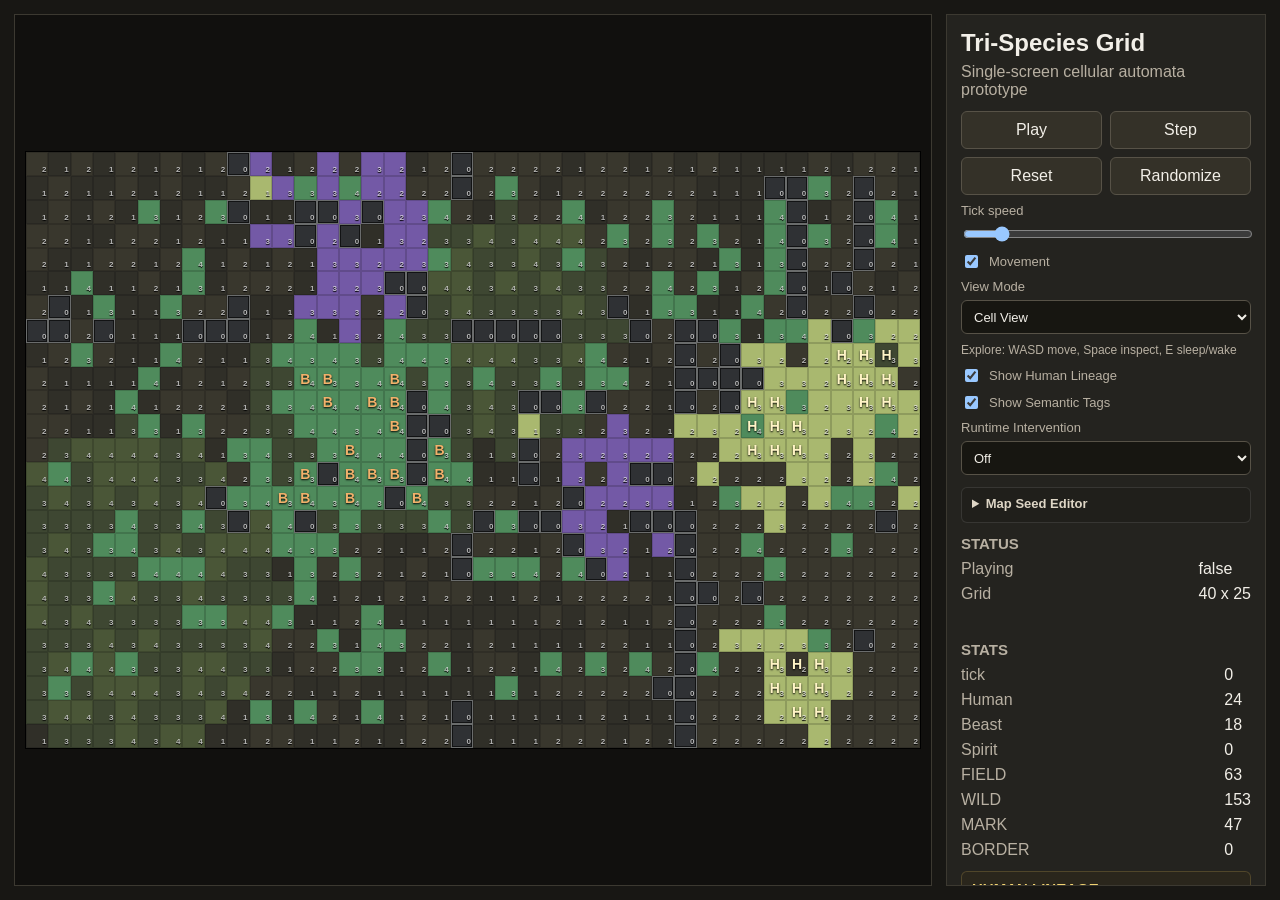
==== index.html @ a542640b "Initial tri-species world sim prototype" ====
<!doctype html>
<html lang="en">
  <head>
    <meta charset="utf-8">
    <meta name="viewport" content="width=device-width, initial-scale=1">
    <title>Tri-Species Cellular World</title>
    <link rel="stylesheet" href="style.css">
  </head>
  <body>
    <main class="app">
      <section class="sim-shell" aria-label="Simulation grid">
        <div id="grid" class="grid"></div>
        <div id="macroOverlay" class="macro-overlay" aria-hidden="true"></div>
        <div id="semanticTagInfoPanel" class="semantic-tag-info-panel" aria-hidden="true"></div>
      </section>

      <aside class="panel" aria-label="Simulation controls and statistics">
        <header>
          <h1>Tri-Species Grid</h1>
          <p>Single-screen cellular automata prototype</p>
        </header>

        <div class="controls">
          <button id="playPause" type="button">Play</button>
          <button id="step" type="button">Step</button>
          <button id="reset" type="button">Reset</button>
          <button id="randomize" type="button">Randomize</button>

          <label class="range-row">
            <span>Tick speed</span>
            <input id="speed" type="range" min="100" max="800" step="20" value="180">
          </label>

          <label class="check-row">
            <input id="movementToggle" type="checkbox" checked>
            <span>Movement</span>
          </label>

          <label class="wide-row">
            <span>View Mode</span>
            <select id="viewMode">
              <option value="cell">Cell View</option>
              <option value="macro">Macro View</option>
              <option value="substrateMacro">Substrate + Macro View</option>
              <option value="explore">Explore View</option>
            </select>
          </label>
          <p class="wide-row explore-help">Explore: WASD move, Space inspect, E sleep/wake</p>

          <label class="check-row wide-row lineage-control">
            <input id="lineageToggle" type="checkbox" checked>
            <span>Show Human Lineage</span>
          </label>

          <label class="check-row wide-row semantic-tags-control">
            <input id="macroOverlayToggle" type="checkbox" checked>
            <span>Show Semantic Tags</span>
          </label>

          <label class="wide-row">
            <span>Runtime Intervention</span>
            <select id="interventionUnit">
              <option value="">Off</option>
              <option value="H">Place Human</option>
              <option value="B">Place Beast</option>
              <option value="S">Place Spirit</option>
            </select>
          </label>
        </div>

        <details class="panel-group map-seed-panel">
          <summary>Map Seed Editor</summary>
          <div class="controls">
            <label class="wide-row">
              <span>Brush</span>
              <select id="mapSeedBrush">
                <option value="">Off</option>
                <option value="H">Human</option>
                <option value="B">Beast</option>
                <option value="S">Spirit</option>
                <option value="mountain">Mountain</option>
                <option value="river">River</option>
                <option value="spring">Spring</option>
                <option value="rot_source">Rot Source</option>
                <option value="great_forest">Great Forest</option>
                <option value="monument">Monument</option>
                <option value="erase">Erase</option>
              </select>
            </label>
            <button id="generateMapSeedPreset" type="button">Generate Random Preset</button>
            <button id="clearMapSeed" type="button">Clear Seed</button>
            <button id="applyMapSeed" type="button">Apply JSON Seed</button>
            <button id="resetFromMapSeed" type="button">Reset From Seed</button>
            <button id="importMapSeed" type="button">Load Current Seed JSON</button>
            <button id="exportMapSeed" type="button">Export Seed JSON</button>
            <label class="wide-row seed-json-row">
              <span>Seed JSON</span>
              <textarea id="mapSeedJson" spellcheck="false"></textarea>
            </label>
          </div>
        </details>

        <section class="performance-status" aria-label="Performance status">
          <h2>Status</h2>
          <dl>
            <dt>Playing</dt><dd id="playingState">false</dd>
            <dt>Grid</dt><dd id="gridSize">40 x 25</dd>
          </dl>
          <p id="statusMessage" class="status-message"></p>
        </section>

        <section class="stats" aria-label="Statistics">
          <h2>Stats</h2>
          <dl id="statsList"></dl>
        </section>

        <section id="lineageStatus" class="lineage-status" aria-label="Human Lineage status">
          <h2>Human Lineage</h2>
          <dl>
            <dt>Lineages</dt><dd id="lineageTotal">0</dd>
            <dt>Active</dt><dd id="lineageActive">0</dd>
            <dt>Collapsed</dt><dd id="lineageCollapsed">0</dd>
            <dt>Descendants</dt><dd id="lineageDescendants">0</dd>
            <dt>Dominant</dt><dd id="lineageDominant">-</dd>
            <dt>Recent Event</dt><dd id="lineageRecentEvent">-</dd>
          </dl>
        </section>

        <section id="polityStatus" class="lineage-status" aria-label="Human Polity status">
          <h2>Human Polity</h2>
          <dl>
            <dt>Polities</dt><dd id="polityTotal">0</dd>
            <dt>Active</dt><dd id="polityActive">0</dd>
            <dt>Pressured</dt><dd id="polityPressured">0</dd>
            <dt>Seatless</dt><dd id="politySeatless">0</dd>
            <dt>Villages</dt><dd id="polityVillages">0</dd>
            <dt>Outposts</dt><dd id="polityOutposts">0</dd>
            <dt>Dominant</dt><dd id="polityDominant">-</dd>
            <dt>Recent Event</dt><dd id="polityRecentEvent">-</dd>
          </dl>
        </section>

        <details class="panel-group">
          <summary>Initial Settings</summary>
          <div class="controls">
            <button id="applyInitialSettings" type="button">Apply Initial Settings</button>

            <label class="wide-row">
              <span>Preset</span>
              <select id="presetSelect">
                <option value="balanced">Balanced Asymmetric Ecology Test</option>
                <option value="noSpirit">No Spirit Control</option>
                <option value="humanExpansion">Human Expansion Test</option>
                <option value="humanMigration">Human Migration Test</option>
                <option value="beastDispersion">Beast Dispersion Test</option>
                <option value="spiritOutbreak">Spirit Outbreak Test</option>
              </select>
            </label>

            <label>
              <span>Initial Humans</span>
              <input id="humanCount" type="number" min="0" max="300" value="24">
            </label>

            <label>
              <span>Initial Beasts</span>
              <input id="beastCount" type="number" min="0" max="300" value="18">
            </label>

            <label>
              <span>Initial Spirits active units</span>
              <input id="spiritCount" type="number" min="0" max="200" value="0">
            </label>

            <label>
              <span>Initial FIELD patches</span>
              <input id="fieldPatchCount" type="number" min="0" max="20" value="3">
            </label>

            <label>
              <span>Initial WILD patches</span>
              <input id="wildPatchCount" type="number" min="0" max="20" value="5">
            </label>

            <label>
              <span>Initial MARK patches latent traces</span>
              <input id="markPatchCount" type="number" min="0" max="20" value="2">
            </label>

            <label>
              <span>Initial BLOCK count</span>
              <input id="blockCount" type="number" min="0" max="120" value="20">
            </label>

            <label>
              <span>Random seed</span>
              <input id="randomSeed" type="number" min="0" max="2147483647" value="">
            </label>

            <p class="initial-note">In V0.6, Spirits can start at 0. MARK traces may still allow Spirits to manifest later.</p>
          </div>
        </details>

        <details class="panel-group">
          <summary>Advanced / Debug</summary>
          <div class="controls">
            <label>
            <span>Overcrowding</span>
            <input id="overcrowding" type="number" min="3" max="8" value="6">
            </label>

            <label>
            <span>Keyframe every</span>
            <input id="keyframeEvery" type="number" min="1" max="500" value="25">
            </label>

            <button id="exportSnapshot" type="button">Export Snapshot JSON</button>
          </div>
        </details>

        <details class="panel-group recording-status" aria-label="Recording status">
          <summary>Recording</summary>
          <div class="controls">
            <button id="startRecording" type="button">Start Recording</button>
            <button id="stopRecording" type="button">Stop Recording</button>
            <button id="exportRecording" type="button">Export Recording JSON</button>
            <button id="clearRecording" type="button">Clear Recording</button>
          </div>
          <dl>
            <dt>Status</dt><dd id="recordingState">OFF</dd>
            <dt>Recorded frames</dt><dd id="recordedFrames">0</dd>
            <dt>Keyframes</dt><dd id="recordedKeyframes">0</dd>
          </dl>
        </details>

        <details class="panel-group recording-status" aria-label="Macro timeline status">
          <summary>Macro Timeline</summary>
          <div class="controls">
            <button id="startMacroTimeline" type="button">Start Macro Timeline</button>
            <button id="stopMacroTimeline" type="button">Stop Macro Timeline</button>
            <button id="exportMacroTimeline" type="button">Export Macro Timeline JSON</button>
            <button id="clearMacroTimeline" type="button">Clear Macro Timeline</button>
          </div>
          <dl>
            <dt>Status</dt><dd id="macroTimelineState">OFF</dd>
            <dt>Frames</dt><dd id="macroTimelineFrames">0</dd>
            <dt>Analysis frames</dt><dd id="macroTimelineAnalysisFrames">0</dd>
          </dl>
        </details>

        <details class="panel-group legend" aria-label="Legend">
          <summary>Legend</summary>
          <h3>Population evolution</h3>
          <div class="legend-grid">
            <span class="swatch population-human-core"></span><span>Human settlement shape core / body / memory</span>
            <span class="swatch population-beast-core"></span><span>Beast wild range core / body / memory</span>
            <span class="swatch population-spirit-core"></span><span>Spirit corrosion core / scar / memory</span>
          </div>
          <h3>Human Lineage</h3>
          <div class="legend-grid">
            <span class="swatch lineage-human-origin"></span><span>origin marker</span>
            <span class="swatch lineage-human-current"></span><span>current dominant lineage centroid</span>
            <span class="swatch lineage-human-path"></span><span>recent centroid path / descendant link</span>
            <span class="swatch lineage-human-memory"></span><span>faded Human settlement memory</span>
          </div>
          <h3>Points of Interest</h3>
          <div class="legend-grid">
            <span class="swatch poi-monument"></span><span>monument: Human/FIELD memory support</span>
            <span class="swatch poi-great-forest"></span><span>great forest: Beast/WILD habitat and origin</span>
            <span class="swatch poi-rot-source"></span><span>rot source: core / inner ring / contested outer ring</span>
            <span class="swatch poi-spring"></span><span>spring: neutral fertility amplifier; Spring center is a blocked source</span>
          </div>
          <h3>Terrain material</h3>
          <div class="legend-grid">
            <span class="swatch terrain-empty"></span><span>. EMPTY low-level ground</span>
            <span class="swatch terrain-field"></span><span>F FIELD muted in Macro View</span>
            <span class="swatch terrain-wild"></span><span>W WILD muted in Macro View</span>
            <span class="swatch terrain-mark"></span><span>M MARK/scar texture</span>
          </div>
          <h3>Geography / Regional substrate</h3>
          <div class="legend-grid">
            <span class="swatch region-basin"></span><span>basin</span>
            <span class="swatch region-refuge"></span><span>refuge</span>
            <span class="swatch region-hollow"></span><span>hollow</span>
            <span class="swatch region-none"></span><span>ordinary; mainly Substrate + Macro View</span>
          </div>
          <h3>Macro aids</h3>
          <div class="legend-grid">
            <span class="swatch terrain-border"></span><span>X BORDER</span>
            <span class="swatch terrain-block"></span><span># BLOCK</span>
            <span class="swatch swatch-frontier"></span><span>frontier</span>
            <span class="swatch swatch-route"></span><span>route aid, not a POI/resource</span>
          </div>
          <h3>Debug icons</h3>
          <div class="legend-grid">
            <span>H+ / H core</span><span>settlement debug marker</span>
            <span>W range</span><span>Beast recovery debug marker</span>
            <span>S wave / S scar</span><span>Spirit debug marker</span>
            <span>route / edge</span><span>migration or frontier debug marker</span>
          </div>
          <div class="unit-legend">
            <strong>H</strong> Human
            <strong>B</strong> Beast
            <strong>S</strong> Spirit
          </div>
        </details>
      </aside>
    </main>

    <script src="sim.js"></script>
  </body>
</html>
---- style.css ----
:root {
  color-scheme: dark;
  --bg: #181714;
  --panel: #24231f;
  --panel-line: #3c3931;
  --text: #f2efe8;
  --muted: #b8b0a2;
  --empty: #34332d;
  --field: #a9b86f;
  --wild: #4f8b5c;
  --mark: #7359a6;
  --border: #c07b42;
  --block: #2f3134;
  --human: #fff4c6;
  --beast: #f1b16b;
  --spirit: #d8c9ff;
}

* {
  box-sizing: border-box;
}

body {
  margin: 0;
  min-height: 100vh;
  background: var(--bg);
  color: var(--text);
  font-family: Arial, Helvetica, sans-serif;
}

button,
input,
select {
  font: inherit;
}

.app {
  display: grid;
  grid-template-columns: minmax(0, 1fr) 320px;
  gap: 14px;
  min-height: 100vh;
  padding: 14px;
}

.sim-shell {
  position: relative;
  position: sticky;
  top: 14px;
  display: flex;
  align-items: center;
  justify-content: center;
  min-width: 0;
  height: calc(100vh - 28px);
  padding: 10px;
  background: #11100e;
  border: 1px solid var(--panel-line);
}

.macro-overlay {
  position: absolute;
  left: 50%;
  top: 50%;
  width: min(calc(100% - 20px), calc((100vh - 56px) * 1.5));
  aspect-ratio: 3 / 2;
  transform: translate(-50%, -50%);
  pointer-events: none;
  z-index: 2;
}

.semantic-tag {
  position: absolute;
  display: grid;
  place-items: center;
  min-width: 26px;
  height: 19px;
  padding: 0 6px;
  border: 1px solid rgba(255, 255, 255, 0.58);
  border-radius: 4px;
  background: rgba(16, 15, 13, 0.76);
  color: #fff7d2;
  font-size: 10px;
  font-weight: 800;
  line-height: 1;
  opacity: 0.88;
  transform: translate(-50%, -50%) scale(0.9);
  box-shadow: 0 2px 6px rgba(0, 0, 0, 0.36);
  text-shadow: 0 1px 1px #000;
  white-space: nowrap;
  pointer-events: auto;
  cursor: pointer;
}

.semantic-tag:focus-visible {
  outline: 2px solid rgba(255, 246, 190, 0.95);
  outline-offset: 2px;
}

.semantic-tag-info-panel {
  position: absolute;
  right: 18px;
  top: 18px;
  z-index: 4;
  display: none;
  width: min(292px, calc(100% - 36px));
  max-height: min(460px, calc(100% - 36px));
  overflow: auto;
  padding: 12px 52px 12px 13px;
  border: 1px solid rgba(244, 232, 198, 0.42);
  border-left: 4px solid rgba(244, 232, 198, 0.72);
  border-radius: 6px;
  background: rgba(18, 17, 15, 0.9);
  color: #f8f0dc;
  font-size: 12px;
  line-height: 1.45;
  white-space: pre-line;
  box-shadow: 0 10px 26px rgba(0, 0, 0, 0.42);
}

.semantic-tag-info-panel.visible {
  display: block;
}

.semantic-tag-info-close {
  position: absolute;
  right: 8px;
  top: 8px;
  min-width: 0;
  padding: 4px 7px;
  border: 1px solid rgba(255, 255, 255, 0.34);
  border-radius: 4px;
  background: rgba(255, 255, 255, 0.1);
  color: #f8f0dc;
  cursor: pointer;
}

.semantic-tag-info-close:hover,
.semantic-tag-info-close:focus-visible {
  background: rgba(255, 255, 255, 0.2);
}

.semantic-tag-info-panel.polity-color-0 {
  border-left-color: rgba(240, 196, 80, 0.95);
}

.semantic-tag-info-panel.polity-color-1 {
  border-left-color: rgba(220, 151, 61, 0.95);
}

.semantic-tag-info-panel.polity-color-2 {
  border-left-color: rgba(74, 188, 172, 0.95);
}

.semantic-tag-info-panel.polity-color-3 {
  border-left-color: rgba(218, 111, 143, 0.95);
}

.semantic-tag-info-panel.polity-color-4 {
  border-left-color: rgba(102, 169, 226, 0.95);
}

.semantic-tag-info-panel.polity-color-5 {
  border-left-color: rgba(147, 197, 74, 0.95);
}

.semantic-tag-info-panel.polity-color-6 {
  border-left-color: rgba(177, 139, 222, 0.95);
}

.semantic-tag-info-panel.polity-color-7 {
  border-left-color: rgba(225, 125, 96, 0.95);
}

.semantic-tag::before {
  content: "";
  position: absolute;
  left: -1px;
  top: -1px;
  bottom: -1px;
  width: 4px;
  border-radius: 4px 0 0 4px;
  background: rgba(255, 255, 255, 0.42);
}

.semantic-tag-human {
  border-color: rgba(255, 221, 87, 0.86);
}

.semantic-tag-lineage {
  border-color: rgba(255, 189, 66, 0.92);
  background: rgba(53, 34, 7, 0.82);
  color: #fff0b2;
}

.semantic-tag-beast {
  border-color: rgba(80, 226, 129, 0.82);
}

.semantic-tag-spirit {
  border-color: rgba(213, 169, 255, 0.86);
}

.semantic-tag-poi {
  border-color: rgba(236, 234, 212, 0.78);
}

.semantic-tag-remnant {
  border-color: rgba(201, 186, 154, 0.78);
  background: rgba(45, 40, 34, 0.82);
  color: #e6d8bd;
}

.semantic-tag-remnant::before {
  background: rgba(201, 186, 154, 0.62);
}

.semantic-tag.polity-color-0 {
  border-color: rgba(240, 196, 80, 0.95);
  box-shadow: inset 4px 0 0 rgba(240, 196, 80, 0.88), 0 2px 6px rgba(0, 0, 0, 0.36);
}

.semantic-tag.polity-color-1 {
  border-color: rgba(220, 151, 61, 0.95);
  box-shadow: inset 4px 0 0 rgba(220, 151, 61, 0.88), 0 2px 6px rgba(0, 0, 0, 0.36);
}

.semantic-tag.polity-color-2 {
  border-color: rgba(74, 188, 172, 0.95);
  box-shadow: inset 4px 0 0 rgba(74, 188, 172, 0.88), 0 2px 6px rgba(0, 0, 0, 0.36);
}

.semantic-tag.polity-color-3 {
  border-color: rgba(218, 111, 143, 0.95);
  box-shadow: inset 4px 0 0 rgba(218, 111, 143, 0.88), 0 2px 6px rgba(0, 0, 0, 0.36);
}

.semantic-tag.polity-color-4 {
  border-color: rgba(102, 169, 226, 0.95);
  box-shadow: inset 4px 0 0 rgba(102, 169, 226, 0.88), 0 2px 6px rgba(0, 0, 0, 0.36);
}

.semantic-tag.polity-color-5 {
  border-color: rgba(147, 197, 74, 0.95);
  box-shadow: inset 4px 0 0 rgba(147, 197, 74, 0.88), 0 2px 6px rgba(0, 0, 0, 0.36);
}

.semantic-tag.polity-color-6 {
  border-color: rgba(177, 139, 222, 0.95);
  box-shadow: inset 4px 0 0 rgba(177, 139, 222, 0.88), 0 2px 6px rgba(0, 0, 0, 0.36);
}

.semantic-tag.polity-color-7 {
  border-color: rgba(225, 125, 96, 0.95);
  box-shadow: inset 4px 0 0 rgba(225, 125, 96, 0.88), 0 2px 6px rgba(0, 0, 0, 0.36);
}

.grid {
  display: grid;
  width: min(100%, calc((100vh - 56px) * 1.5));
  aspect-ratio: 3 / 2;
  border: 1px solid #000;
  background: #000;
}

.grid.explore-view {
  width: min(100%, calc((100vh - 56px) * 1.36));
  aspect-ratio: 15 / 11;
  border-color: rgba(244, 232, 198, 0.42);
  box-shadow: inset 0 0 0 2px rgba(255, 246, 190, 0.08), 0 16px 40px rgba(0, 0, 0, 0.34);
}

.grid.explore-view .cell {
  transition: background-color 140ms ease, transform 140ms ease, box-shadow 140ms ease;
}

.cell.player-observer {
  position: relative;
  z-index: 3;
  color: #11100e;
  background: #f8f0dc;
  box-shadow: inset 0 0 0 2px #11100e, 0 0 0 2px rgba(255, 246, 190, 0.95), 0 0 14px rgba(255, 246, 190, 0.5);
  font-weight: 900;
}

.explore-player-marker {
  position: absolute;
  z-index: 5;
  display: grid;
  place-items: center;
  width: 22px;
  height: 22px;
  border: 2px solid #11100e;
  border-radius: 50%;
  background: #f8f0dc;
  color: #11100e;
  font-size: 11px;
  font-weight: 900;
  line-height: 1;
  transform: translate(-50%, -50%);
  pointer-events: none;
  box-shadow: 0 0 0 2px rgba(255, 246, 190, 0.9), 0 0 16px rgba(255, 246, 190, 0.5);
  transition: left 90ms linear, top 90ms linear;
}

.cell.poi-center {
  box-shadow: inset 0 0 0 2px rgba(255, 255, 255, 0.48);
}

.cell.map-river {
  background-image:
    linear-gradient(135deg, rgba(184, 238, 255, 0.72), rgba(52, 142, 188, 0.78)),
    linear-gradient(var(--population-overlay, transparent), var(--population-overlay, transparent)),
    linear-gradient(var(--eco-overlay, transparent), var(--eco-overlay, transparent));
  border-color: rgba(202, 244, 255, 0.48);
  box-shadow: inset 0 0 0 1px rgba(232, 252, 255, 0.38), inset 0 0 10px rgba(18, 91, 130, 0.42);
}

.grid.macro-view .cell.map-river,
.grid.explore-view .cell.map-river {
  background-image:
    repeating-linear-gradient(135deg, rgba(226, 252, 255, 0.70) 0 2px, rgba(72, 158, 202, 0.78) 2px 5px),
    linear-gradient(var(--population-overlay, transparent), var(--population-overlay, transparent)),
    linear-gradient(var(--eco-overlay, transparent), var(--eco-overlay, transparent)),
    linear-gradient(var(--terrain-material, transparent), var(--terrain-material, transparent));
  outline: 1px solid rgba(212, 248, 255, 0.44);
  outline-offset: -2px;
}

.explore-help {
  margin: 0;
  color: var(--muted);
  font-size: 12px;
  line-height: 1.35;
}

.grid.macro-view {
  background: #ded8c9;
}

.grid.substrate-view {
  background: #cec5b2;
}

.cell {
  position: relative;
  display: flex;
  align-items: center;
  justify-content: center;
  min-width: 0;
  min-height: 0;
  border: 1px solid rgba(0, 0, 0, 0.16);
  color: transparent;
  font-size: clamp(8px, 1.15vw, 14px);
  font-weight: 800;
  line-height: 1;
}

.cell::after {
  content: attr(data-fertility);
  position: absolute;
  right: 1px;
  bottom: 1px;
  color: rgba(255, 255, 255, 0.68);
  font-size: 8px;
  font-weight: 700;
  line-height: 1;
  text-shadow: 0 1px 1px #000;
  pointer-events: none;
}

.grid.macro-view .cell,
.grid.substrate-view .cell {
  --region-base: #262620;
  --terrain-material: rgba(255, 255, 255, 0);
  --fertility-tint: rgba(255, 255, 255, 0);
  --eco-overlay: rgba(255, 255, 255, 0);
  --memory-overlay: rgba(255, 255, 255, 0);
  --population-overlay: rgba(255, 255, 255, 0);
  opacity: 1;
  filter: none;
  border-color: rgba(0, 0, 0, 0.10);
  color: transparent;
  background:
    linear-gradient(var(--population-overlay), var(--population-overlay)),
    linear-gradient(var(--memory-overlay), var(--memory-overlay)),
    linear-gradient(var(--eco-overlay), var(--eco-overlay)),
    linear-gradient(var(--terrain-material), var(--terrain-material)),
    linear-gradient(var(--fertility-tint), var(--fertility-tint)),
    var(--region-base);
}

.grid.macro-view .cell::after {
  display: none;
}

.grid.macro-view .region-none {
  --region-base: #e4dfd3;
}

.grid.macro-view .region-basin {
  --region-base: #ebe0c7;
}

.grid.macro-view .region-refuge {
  --region-base: #dce8dd;
}

.grid.macro-view .region-hollow {
  --region-base: #e3ddea;
}

.grid.macro-view .terrain-empty {
  --terrain-material: rgba(255, 255, 255, 0);
}

.grid.macro-view .terrain-field {
  --terrain-material: rgba(178, 166, 52, 0.24);
}

.grid.macro-view .terrain-wild {
  --terrain-material: rgba(45, 149, 76, 0.24);
}

.grid.macro-view .terrain-mark {
  --terrain-material: rgba(112, 55, 185, 0.36);
  background-color: var(--region-base);
  background-image:
    radial-gradient(circle at 28% 30%, rgba(34, 14, 62, 0.18) 0 9%, transparent 10%),
    radial-gradient(circle at 72% 68%, rgba(245, 220, 255, 0.10) 0 7%, transparent 8%),
    repeating-linear-gradient(135deg, transparent 0 5px, rgba(30, 12, 54, 0.10) 5px 6px, transparent 6px 11px),
    linear-gradient(var(--population-overlay), var(--population-overlay)),
    linear-gradient(var(--eco-overlay), var(--eco-overlay)),
    linear-gradient(var(--terrain-material), var(--terrain-material));
}

.grid.macro-view .terrain-border {
  --terrain-material: rgba(198, 112, 44, 0.94);
}

.grid.substrate-view .terrain-empty {
  --terrain-material: rgba(255, 255, 255, 0);
}

.grid.substrate-view .terrain-field {
  --terrain-material: rgba(178, 166, 52, 0.62);
}

.grid.substrate-view .terrain-wild {
  --terrain-material: rgba(45, 149, 76, 0.62);
}

.grid.substrate-view .terrain-mark {
  --terrain-material: rgba(112, 55, 185, 0.78);
  background-image:
    radial-gradient(circle at 28% 30%, rgba(36, 16, 66, 0.30) 0 8%, transparent 9%),
    repeating-linear-gradient(135deg, transparent 0 5px, rgba(30, 12, 54, 0.16) 5px 6px, transparent 6px 11px),
    linear-gradient(var(--population-overlay), var(--population-overlay)),
    linear-gradient(var(--memory-overlay), var(--memory-overlay)),
    linear-gradient(var(--eco-overlay), var(--eco-overlay)),
    linear-gradient(var(--terrain-material), var(--terrain-material)),
    linear-gradient(var(--fertility-tint), var(--fertility-tint)),
    linear-gradient(var(--region-base), var(--region-base));
}

.grid.substrate-view .terrain-border {
  --terrain-material: rgba(198, 112, 44, 0.76);
}

.grid.macro-view .terrain-empty.fertility-0,
.grid.substrate-view .terrain-empty.fertility-0 {
  --fertility-tint: rgba(125, 112, 94, 0.18);
}

.grid.macro-view .terrain-empty.fertility-1,
.grid.substrate-view .terrain-empty.fertility-1 {
  --fertility-tint: rgba(146, 132, 105, 0.14);
}

.grid.macro-view .terrain-empty.fertility-2,
.grid.substrate-view .terrain-empty.fertility-2 {
  --fertility-tint: rgba(168, 151, 98, 0.12);
}

.grid.macro-view .terrain-empty.fertility-3,
.grid.substrate-view .terrain-empty.fertility-3 {
  --fertility-tint: rgba(137, 170, 100, 0.14);
}

.grid.macro-view .terrain-empty.fertility-4,
.grid.substrate-view .terrain-empty.fertility-4 {
  --fertility-tint: rgba(143, 190, 102, 0.18);
}

.grid.macro-view .macro-cell-settlement,
.grid.macro-view .macro-cell-abandoned,
.grid.macro-view .macro-cell-wild,
.grid.macro-view .macro-cell-scar,
.grid.macro-view .macro-cell-frontier,
.grid.macro-view .macro-cell-route {
  opacity: 1;
  filter: none;
  box-shadow: inset 0 -1px 0 rgba(116, 96, 44, 0.32);
}

.grid.macro-view .macro-cell-settlement {
  --eco-overlay: rgba(255, 232, 72, 0.025);
  box-shadow: inset 0 0 0 1px rgba(91, 73, 12, 0.24);
}

.grid.macro-view .macro-cell-abandoned {
  --eco-overlay: rgba(126, 112, 92, 0.025);
  box-shadow: inset 0 0 0 1px rgba(82, 70, 53, 0.22);
}

.grid.macro-view .macro-cell-wild {
  --eco-overlay: rgba(48, 208, 104, 0.025);
  box-shadow: inset 0 0 0 1px rgba(14, 76, 39, 0.24);
}

.grid.macro-view .macro-cell-scar {
  --eco-overlay: rgba(154, 92, 225, 0.025);
  background-color: var(--region-base);
  background-image:
    radial-gradient(circle at 32% 32%, rgba(25, 8, 50, 0.20) 0 8%, transparent 9%),
    repeating-linear-gradient(135deg, transparent 0 5px, rgba(27, 9, 53, 0.12) 5px 6px, transparent 6px 11px),
    linear-gradient(var(--population-overlay), var(--population-overlay)),
    linear-gradient(var(--eco-overlay), var(--eco-overlay)),
    linear-gradient(var(--terrain-material), var(--terrain-material));
  box-shadow: inset 0 0 0 1px rgba(47, 18, 92, 0.38);
}

.grid.macro-view .macro-cell-settlement.macro-soft-edge {
  --eco-overlay: rgba(255, 232, 72, 0.02);
}

.grid.macro-view .macro-cell-abandoned.macro-soft-edge {
  --eco-overlay: rgba(126, 112, 92, 0.02);
}

.grid.macro-view .macro-cell-wild.macro-soft-edge {
  --eco-overlay: rgba(48, 208, 104, 0.02);
}

.grid.macro-view .macro-cell-scar.macro-soft-edge {
  --eco-overlay: rgba(154, 92, 225, 0.015);
}

.grid.macro-view .macro-fringe-settlement {
  --eco-overlay: rgba(255, 232, 72, 0.03);
}

.grid.macro-view .macro-fringe-abandoned {
  --eco-overlay: rgba(126, 112, 92, 0.03);
}

.grid.macro-view .macro-fringe-wild {
  --eco-overlay: rgba(48, 208, 104, 0.03);
}

.grid.macro-view .macro-fringe-scar {
  --eco-overlay: rgba(154, 92, 225, 0);
}

.grid.macro-view .macro-cell-frontier {
  outline: 1px solid rgba(255, 173, 91, 0.9);
  outline-offset: -1px;
}

.grid.macro-view .macro-cell-route {
  background-image:
    linear-gradient(90deg, transparent 0 25%, rgba(116, 96, 44, 0.56) 25% 75%, transparent 75% 100%);
  background-size: 100% 100%;
  box-shadow: inset 0 -1px 0 rgba(116, 96, 44, 0.32);
}

.grid.macro-view .poi-influence {
  box-shadow: inset 0 0 0 1px rgba(255, 255, 255, 0.18);
}

.grid.macro-view .poi-monument.poi-influence {
  background-image:
    radial-gradient(circle at center, rgba(255, 239, 150, 0.20) 0 42%, transparent 48%),
    linear-gradient(var(--population-overlay), var(--population-overlay)),
    linear-gradient(var(--eco-overlay), var(--eco-overlay)),
    linear-gradient(var(--terrain-material), var(--terrain-material));
}

.grid.macro-view .poi-rot-source.poi-influence {
  background-image:
    radial-gradient(circle at center, rgba(44, 13, 78, 0.32) 0 40%, transparent 48%),
    repeating-linear-gradient(135deg, transparent 0 5px, rgba(38, 13, 70, 0.18) 5px 6px, transparent 6px 11px),
    linear-gradient(var(--population-overlay), var(--population-overlay)),
    linear-gradient(var(--eco-overlay), var(--eco-overlay)),
    linear-gradient(var(--terrain-material), var(--terrain-material));
}

.grid.macro-view .poi-spring.poi-influence {
  background-image:
    radial-gradient(circle at center, rgba(92, 211, 232, 0.17) 0 42%, transparent 48%),
    linear-gradient(var(--population-overlay), var(--population-overlay)),
    linear-gradient(var(--eco-overlay), var(--eco-overlay)),
    linear-gradient(var(--terrain-material), var(--terrain-material));
}

.grid.macro-view .poi-great-forest.poi-influence {
  background-image:
    repeating-linear-gradient(90deg, transparent 0 5px, rgba(12, 64, 37, 0.14) 5px 6px, transparent 6px 11px),
    linear-gradient(rgba(22, 104, 58, 0.12), rgba(22, 104, 58, 0.12)),
    linear-gradient(var(--population-overlay), var(--population-overlay)),
    linear-gradient(var(--eco-overlay), var(--eco-overlay)),
    linear-gradient(var(--terrain-material), var(--terrain-material));
}

.grid.macro-view .poi-great-forest-core {
  box-shadow: inset 0 0 0 2px rgba(18, 78, 45, 0.86), inset 0 0 0 5px rgba(102, 194, 115, 0.28);
}

.grid.macro-view .poi-rot-core {
  background-image:
    radial-gradient(circle at center, rgba(19, 4, 35, 0.95) 0 30%, rgba(92, 31, 124, 0.72) 32% 58%, transparent 64%),
    repeating-linear-gradient(135deg, transparent 0 4px, rgba(236, 204, 255, 0.20) 4px 5px, transparent 5px 9px),
    linear-gradient(var(--population-overlay), var(--population-overlay)),
    linear-gradient(var(--eco-overlay), var(--eco-overlay)),
    linear-gradient(var(--terrain-material), var(--terrain-material));
  box-shadow: inset 0 0 0 3px rgba(28, 6, 48, 0.96), inset 0 0 0 5px rgba(222, 181, 255, 0.42);
}

.grid.macro-view .poi-rot-inner {
  box-shadow: inset 0 0 0 2px rgba(49, 8, 83, 0.94), inset 0 0 0 4px rgba(210, 159, 255, 0.34);
}

.grid.macro-view .poi-rot-outer {
  outline: 1px solid rgba(82, 38, 105, 0.42);
  outline-offset: -2px;
}

.grid.macro-view .poi-contested-human {
  box-shadow: inset 0 0 0 1px rgba(255, 226, 75, 0.62);
}

.grid.macro-view .poi-contested-beast {
  outline: 1px solid rgba(87, 214, 113, 0.54);
  outline-offset: -4px;
}

.grid.macro-view .poi-contested-spirit {
  filter: saturate(1.14) contrast(1.08);
}

.grid.macro-view .poi-rot-core.poi-contested-human,
.grid.macro-view .poi-rot-core.poi-contested-beast,
.grid.macro-view .poi-rot-core.poi-contested-spirit {
  box-shadow: inset 0 0 0 3px rgba(28, 6, 48, 0.96), inset 0 0 0 5px rgba(222, 181, 255, 0.42);
  outline: 2px solid rgba(28, 6, 48, 0.88);
  outline-offset: -2px;
}

.grid.macro-view .poi-rot-hardened {
  background-image:
    repeating-linear-gradient(135deg, rgba(36, 5, 55, 0.28) 0 3px, transparent 3px 8px),
    linear-gradient(rgba(82, 18, 116, 0.30), rgba(82, 18, 116, 0.30)),
    linear-gradient(var(--population-overlay), var(--population-overlay)),
    linear-gradient(var(--eco-overlay), var(--eco-overlay)),
    linear-gradient(var(--terrain-material), var(--terrain-material));
  box-shadow: inset 0 0 0 2px rgba(42, 6, 72, 0.96), inset 0 0 0 5px rgba(216, 171, 255, 0.34);
}

.grid.macro-view .poi-rot-core.poi-rot-hardened {
  box-shadow: inset 0 0 0 3px rgba(24, 4, 42, 0.98), inset 0 0 0 5px rgba(232, 188, 255, 0.46);
}

.grid.macro-view .poi-center {
  outline: 2px solid rgba(255, 255, 255, 0.86);
  outline-offset: -3px;
}

.grid.macro-view .poi-center.poi-monument {
  box-shadow: inset 0 0 0 3px rgba(255, 224, 94, 0.82), inset 0 0 0 5px rgba(97, 71, 16, 0.48);
}

.grid.macro-view .poi-center.poi-rot-source {
  box-shadow: inset 0 0 0 3px rgba(56, 20, 97, 0.92), inset 0 0 0 5px rgba(219, 176, 255, 0.34);
}

.grid.macro-view .poi-center.poi-spring {
  background-image:
    radial-gradient(circle at center, rgba(189, 255, 255, 0.96) 0 22%, rgba(59, 194, 230, 0.88) 24% 52%, rgba(18, 84, 118, 0.68) 55% 72%, transparent 76%),
    linear-gradient(var(--population-overlay), var(--population-overlay)),
    linear-gradient(var(--eco-overlay), var(--eco-overlay)),
    linear-gradient(var(--terrain-material), var(--terrain-material));
  box-shadow: inset 0 0 0 3px rgba(28, 151, 199, 0.94), inset 0 0 0 5px rgba(9, 60, 88, 0.62);
}

.grid.macro-view .poi-center.poi-great-forest {
  box-shadow: inset 0 0 0 3px rgba(19, 88, 49, 0.94), inset 0 0 0 5px rgba(127, 210, 116, 0.46);
}

.grid.macro-view .memory-human-faint {
  --memory-overlay: rgba(214, 177, 54, 0.10);
}

.grid.macro-view .memory-human-strong {
  --memory-overlay: rgba(214, 177, 54, 0.18);
  box-shadow: inset 0 0 0 1px rgba(181, 142, 32, 0.18);
}

.grid.macro-view .memory-beast-faint {
  --memory-overlay: rgba(36, 142, 75, 0.10);
}

.grid.macro-view .memory-beast-strong {
  --memory-overlay: rgba(36, 142, 75, 0.18);
  box-shadow: inset 0 0 0 1px rgba(26, 102, 56, 0.18);
}

.grid.macro-view .memory-rot-faint {
  --memory-overlay: rgba(116, 60, 161, 0.12);
}

.grid.macro-view .memory-rot-strong {
  --memory-overlay: rgba(116, 60, 161, 0.22);
  box-shadow: inset 0 0 0 1px rgba(83, 34, 122, 0.22);
}

.grid.macro-view .memory-fertile-faint {
  --memory-overlay: rgba(76, 164, 180, 0.08);
}

.grid.macro-view .memory-fertile-strong {
  --memory-overlay: rgba(76, 164, 180, 0.15);
}

.grid.macro-view .memory-conflict-faint {
  --memory-overlay: rgba(178, 92, 56, 0.08);
  outline: 1px dashed rgba(178, 92, 56, 0.24);
  outline-offset: -3px;
}

.grid.macro-view .memory-conflict-strong {
  --memory-overlay: rgba(178, 92, 56, 0.14);
  outline: 1px dashed rgba(178, 92, 56, 0.42);
  outline-offset: -3px;
}

.grid.macro-view .population-human-core {
  --population-overlay: rgba(255, 231, 82, 0.78);
  box-shadow: inset 0 0 0 1px rgba(122, 98, 15, 0.58), inset 0 -2px 0 rgba(255, 246, 151, 0.50);
}

.grid.macro-view .population-human-body {
  --population-overlay: rgba(255, 231, 82, 0.54);
}

.grid.macro-view .population-human-edge {
  --population-overlay: rgba(255, 231, 82, 0.32);
}

.grid.macro-view .population-human-memory {
  --population-overlay: rgba(255, 231, 82, 0.16);
}

.grid.macro-view .population-beast-core {
  --population-overlay: rgba(35, 210, 105, 0.76);
  box-shadow: inset 0 0 0 1px rgba(8, 92, 43, 0.58), inset 0 -2px 0 rgba(138, 247, 162, 0.46);
}

.grid.macro-view .population-beast-body {
  --population-overlay: rgba(35, 210, 105, 0.52);
}

.grid.macro-view .population-beast-edge {
  --population-overlay: rgba(35, 210, 105, 0.30);
}

.grid.macro-view .population-beast-memory {
  --population-overlay: rgba(35, 210, 105, 0.15);
}

.grid.macro-view .population-spirit-core {
  --population-overlay: rgba(151, 75, 232, 0.82);
  box-shadow: inset 0 0 0 1px rgba(54, 18, 102, 0.82), inset 0 0 0 2px rgba(232, 204, 255, 0.22);
}

.grid.macro-view .population-spirit-body {
  --population-overlay: rgba(151, 75, 232, 0.58);
}

.grid.macro-view .population-spirit-edge {
  --population-overlay: rgba(151, 75, 232, 0.36);
}

.grid.macro-view .population-spirit-memory {
  --population-overlay: rgba(151, 75, 232, 0.20);
}

.grid.macro-view .lineage-human-memory {
  --memory-overlay: rgba(222, 155, 45, 0.16);
  outline: 1px solid rgba(132, 83, 12, 0.42);
  outline-offset: -3px;
}

.grid.macro-view .lineage-human-path {
  --memory-overlay: rgba(232, 165, 49, 0.14);
  box-shadow: inset 0 0 0 1px rgba(112, 68, 12, 0.34), inset 0 -4px 0 rgba(247, 185, 69, 0.58);
}

.grid.macro-view .lineage-human-descendant-link {
  --memory-overlay: rgba(255, 185, 64, 0.18);
  box-shadow: inset 0 0 0 2px rgba(92, 58, 24, 0.54), inset 0 -4px 0 rgba(255, 205, 91, 0.66);
}

.grid.macro-view .lineage-human-origin {
  background-image:
    radial-gradient(circle at 28% 28%, rgba(68, 38, 8, 0.95) 0 16%, rgba(255, 216, 103, 0.72) 18% 25%, transparent 27%),
    linear-gradient(var(--population-overlay), var(--population-overlay)),
    linear-gradient(var(--memory-overlay), var(--memory-overlay)),
    linear-gradient(var(--eco-overlay), var(--eco-overlay)),
    linear-gradient(var(--terrain-material), var(--terrain-material)),
    linear-gradient(var(--fertility-tint), var(--fertility-tint)),
    var(--region-base);
}

.grid.macro-view .lineage-human-current {
  background-image:
    radial-gradient(circle at center, rgba(255, 255, 199, 0.98) 0 18%, rgba(121, 85, 20, 0.82) 20% 31%, transparent 34%),
    linear-gradient(var(--population-overlay), var(--population-overlay)),
    linear-gradient(var(--memory-overlay), var(--memory-overlay)),
    linear-gradient(var(--eco-overlay), var(--eco-overlay)),
    linear-gradient(var(--terrain-material), var(--terrain-material)),
    linear-gradient(var(--fertility-tint), var(--fertility-tint)),
    var(--region-base);
}

.grid.macro-view .terrain-block {
  opacity: 1;
  filter: none;
  background:
    linear-gradient(135deg, rgba(255, 255, 255, 0.10) 0 12%, transparent 12% 50%, rgba(0, 0, 0, 0.24) 50% 62%, transparent 62%),
    #25272a;
  background-size: 7px 7px;
  border-color: rgba(242, 238, 218, 0.5);
  box-shadow: inset 0 0 0 1px rgba(0, 0, 0, 0.8), 0 0 0 1px rgba(0, 0, 0, 0.35);
}

.grid.substrate-view .region-basin {
  --region-base: #d6c27e;
  background-image:
    linear-gradient(var(--population-overlay), var(--population-overlay)),
    linear-gradient(var(--memory-overlay), var(--memory-overlay)),
    linear-gradient(var(--eco-overlay), var(--eco-overlay)),
    linear-gradient(var(--terrain-material), var(--terrain-material)),
    linear-gradient(var(--fertility-tint), var(--fertility-tint)),
    linear-gradient(135deg, rgba(255, 238, 130, 0.16) 0 25%, transparent 25% 100%),
    linear-gradient(var(--region-base), var(--region-base));
  background-size: 6px 6px;
  box-shadow: inset 0 0 0 1px rgba(255, 231, 113, 0.4);
}

.grid.substrate-view .region-refuge {
  --region-base: #96c4a3;
  background-image:
    linear-gradient(var(--population-overlay), var(--population-overlay)),
    linear-gradient(var(--memory-overlay), var(--memory-overlay)),
    linear-gradient(var(--eco-overlay), var(--eco-overlay)),
    linear-gradient(var(--terrain-material), var(--terrain-material)),
    linear-gradient(var(--fertility-tint), var(--fertility-tint)),
    radial-gradient(circle at center, rgba(138, 255, 164, 0.18) 0 26%, transparent 30%),
    linear-gradient(var(--region-base), var(--region-base));
  background-size: 7px 7px;
  box-shadow: inset 0 0 0 1px rgba(104, 230, 143, 0.4);
}

.grid.substrate-view .region-hollow {
  --region-base: #b9a4ce;
  background-image:
    linear-gradient(var(--population-overlay), var(--population-overlay)),
    linear-gradient(var(--eco-overlay), var(--eco-overlay)),
    linear-gradient(var(--terrain-material), var(--terrain-material)),
    linear-gradient(var(--fertility-tint), var(--fertility-tint)),
    linear-gradient(45deg, rgba(215, 170, 255, 0.15) 0 18%, transparent 18% 50%, rgba(215, 170, 255, 0.11) 50% 62%, transparent 62%),
    linear-gradient(var(--region-base), var(--region-base));
  background-size: 8px 8px;
  box-shadow: inset 0 0 0 1px rgba(205, 158, 255, 0.43);
}

.grid.substrate-view .region-none {
  --region-base: #d7d1c2;
}

.grid.substrate-view .screen-edge-west {
  border-left-color: rgba(255, 245, 191, 0.42);
}

.grid.substrate-view .screen-edge-east {
  border-right-color: rgba(255, 245, 191, 0.42);
}

.grid.substrate-view .screen-edge-north {
  border-top-color: rgba(255, 245, 191, 0.42);
}

.grid.substrate-view .screen-edge-south {
  border-bottom-color: rgba(255, 245, 191, 0.42);
}

.grid.substrate-view .macro-cell-settlement,
.grid.substrate-view .macro-cell-abandoned,
.grid.substrate-view .macro-cell-wild,
.grid.substrate-view .macro-cell-scar {
  background-blend-mode: normal;
}

.grid.substrate-view .macro-cell-settlement {
  --eco-overlay: rgba(238, 214, 89, 0.30);
}

.grid.substrate-view .macro-cell-abandoned {
  --eco-overlay: rgba(142, 126, 104, 0.24);
}

.grid.substrate-view .macro-cell-wild {
  --eco-overlay: rgba(55, 185, 108, 0.28);
}

.grid.substrate-view .macro-cell-scar {
  --eco-overlay: rgba(132, 96, 190, 0.28);
}

.grid.substrate-view .macro-cell-settlement.macro-soft-edge {
  --eco-overlay: rgba(238, 214, 89, 0.20);
}

.grid.substrate-view .macro-cell-abandoned.macro-soft-edge {
  --eco-overlay: rgba(142, 126, 104, 0.17);
}

.grid.substrate-view .macro-cell-wild.macro-soft-edge {
  --eco-overlay: rgba(55, 185, 108, 0.19);
}

.grid.substrate-view .macro-cell-scar.macro-soft-edge {
  --eco-overlay: rgba(132, 96, 190, 0.19);
}

.grid.substrate-view .macro-fringe-settlement {
  --eco-overlay: rgba(200, 182, 91, 0.16);
}

.grid.substrate-view .macro-fringe-abandoned {
  --eco-overlay: rgba(127, 113, 96, 0.14);
}

.grid.substrate-view .macro-fringe-wild {
  --eco-overlay: rgba(47, 163, 102, 0.16);
}

.grid.substrate-view .macro-fringe-scar {
  --eco-overlay: rgba(110, 82, 165, 0.16);
}

.grid.substrate-view .poi-influence {
  box-shadow: inset 0 0 0 1px rgba(255, 255, 255, 0.20);
}

.grid.substrate-view .poi-monument.poi-influence {
  --eco-overlay: rgba(255, 226, 102, 0.18);
}

.grid.substrate-view .poi-rot-source.poi-influence {
  --eco-overlay: rgba(98, 43, 142, 0.18);
}

.grid.substrate-view .poi-spring.poi-influence {
  --eco-overlay: rgba(70, 204, 230, 0.17);
}

.grid.substrate-view .poi-great-forest.poi-influence {
  --eco-overlay: rgba(35, 113, 62, 0.20);
}

.grid.substrate-view .poi-great-forest-core {
  box-shadow: inset 0 0 0 2px rgba(18, 82, 44, 0.78), inset 0 0 0 5px rgba(104, 189, 104, 0.22);
}

.grid.substrate-view .poi-rot-core {
  box-shadow: inset 0 0 0 3px rgba(27, 5, 49, 0.92), inset 0 0 0 5px rgba(215, 169, 255, 0.30);
}

.grid.substrate-view .poi-rot-inner {
  box-shadow: inset 0 0 0 2px rgba(65, 18, 94, 0.72);
}

.grid.substrate-view .poi-rot-hardened {
  background-image:
    repeating-linear-gradient(135deg, rgba(41, 8, 61, 0.22) 0 3px, transparent 3px 8px),
    linear-gradient(rgba(88, 21, 123, 0.22), rgba(88, 21, 123, 0.22)),
    linear-gradient(var(--population-overlay), var(--population-overlay)),
    linear-gradient(var(--eco-overlay), var(--eco-overlay)),
    linear-gradient(var(--terrain-material), var(--terrain-material));
  box-shadow: inset 0 0 0 2px rgba(48, 9, 78, 0.84), inset 0 0 0 5px rgba(207, 159, 255, 0.22);
}

.grid.substrate-view .poi-rot-outer {
  outline: 1px solid rgba(88, 43, 112, 0.36);
  outline-offset: -2px;
}

.grid.substrate-view .poi-center {
  outline: 2px solid rgba(255, 255, 255, 0.82);
  outline-offset: -3px;
}

.grid.macro-view .terrain-block.poi-influence,
.grid.macro-view .terrain-block.poi-center,
.grid.macro-view .terrain-block.poi-rot-core,
.grid.macro-view .terrain-block.poi-rot-inner,
.grid.macro-view .terrain-block.poi-rot-outer,
.grid.macro-view .terrain-block.poi-rot-hardened,
.grid.macro-view .terrain-block.poi-great-forest-core,
.grid.substrate-view .terrain-block.poi-influence,
.grid.substrate-view .terrain-block.poi-center,
.grid.substrate-view .terrain-block.poi-rot-core,
.grid.substrate-view .terrain-block.poi-rot-inner,
.grid.substrate-view .terrain-block.poi-rot-outer,
.grid.substrate-view .terrain-block.poi-rot-hardened,
.grid.substrate-view .terrain-block.poi-great-forest-core {
  background-image: linear-gradient(135deg, rgba(7, 8, 9, 0.98), rgba(31, 34, 36, 0.98));
  box-shadow: inset 0 0 0 1px rgba(255, 255, 255, 0.09), inset 0 0 0 999px rgba(0, 0, 0, 0.34);
  outline: none;
  filter: none;
}

.grid.substrate-view .population-human-core {
  --population-overlay: rgba(255, 231, 82, 0.16);
}

.grid.substrate-view .memory-human-faint {
  --memory-overlay: rgba(214, 177, 54, 0.05);
}

.grid.substrate-view .memory-human-strong {
  --memory-overlay: rgba(214, 177, 54, 0.09);
}

.grid.substrate-view .memory-beast-faint {
  --memory-overlay: rgba(36, 142, 75, 0.05);
}

.grid.substrate-view .memory-beast-strong {
  --memory-overlay: rgba(36, 142, 75, 0.09);
}

.grid.substrate-view .memory-rot-faint {
  --memory-overlay: rgba(116, 60, 161, 0.06);
}

.grid.substrate-view .memory-rot-strong {
  --memory-overlay: rgba(116, 60, 161, 0.11);
}

.grid.substrate-view .memory-fertile-faint {
  --memory-overlay: rgba(76, 164, 180, 0.04);
}

.grid.substrate-view .memory-fertile-strong {
  --memory-overlay: rgba(76, 164, 180, 0.08);
}

.grid.substrate-view .memory-conflict-faint {
  --memory-overlay: rgba(178, 92, 56, 0.04);
  outline: 1px dashed rgba(178, 92, 56, 0.16);
  outline-offset: -3px;
}

.grid.substrate-view .memory-conflict-strong {
  --memory-overlay: rgba(178, 92, 56, 0.07);
  outline: 1px dashed rgba(178, 92, 56, 0.28);
  outline-offset: -3px;
}

.grid.substrate-view .population-human-body {
  --population-overlay: rgba(255, 231, 82, 0.11);
}

.grid.substrate-view .population-human-edge {
  --population-overlay: rgba(255, 231, 82, 0.07);
}

.grid.substrate-view .population-human-memory {
  --population-overlay: rgba(255, 231, 82, 0.04);
}

.grid.substrate-view .population-beast-core {
  --population-overlay: rgba(35, 210, 105, 0.16);
}

.grid.substrate-view .population-beast-body {
  --population-overlay: rgba(35, 210, 105, 0.11);
}

.grid.substrate-view .population-beast-edge {
  --population-overlay: rgba(35, 210, 105, 0.07);
}

.grid.substrate-view .population-beast-memory {
  --population-overlay: rgba(35, 210, 105, 0.04);
}

.grid.substrate-view .population-spirit-core {
  --population-overlay: rgba(151, 75, 232, 0.16);
}

.grid.substrate-view .population-spirit-body {
  --population-overlay: rgba(151, 75, 232, 0.11);
}

.grid.substrate-view .population-spirit-edge {
  --population-overlay: rgba(151, 75, 232, 0.07);
}

.grid.substrate-view .population-spirit-memory {
  --population-overlay: rgba(151, 75, 232, 0.04);
}

.grid.substrate-view .lineage-human-memory {
  --memory-overlay: rgba(222, 155, 45, 0.10);
  outline: 1px solid rgba(122, 82, 18, 0.30);
  outline-offset: -3px;
}

.grid.substrate-view .lineage-human-path {
  --memory-overlay: rgba(232, 165, 49, 0.10);
  box-shadow: inset 0 0 0 1px rgba(112, 68, 12, 0.24), inset 0 -3px 0 rgba(247, 185, 69, 0.42);
}

.grid.substrate-view .lineage-human-descendant-link {
  --memory-overlay: rgba(255, 185, 64, 0.12);
  box-shadow: inset 0 0 0 2px rgba(92, 58, 24, 0.36), inset 0 -3px 0 rgba(244, 186, 80, 0.42);
}

.grid.substrate-view .lineage-human-origin {
  background-image:
    radial-gradient(circle at 28% 28%, rgba(68, 38, 8, 0.80) 0 16%, rgba(255, 216, 103, 0.50) 18% 25%, transparent 27%),
    linear-gradient(var(--population-overlay), var(--population-overlay)),
    linear-gradient(var(--memory-overlay), var(--memory-overlay)),
    linear-gradient(var(--eco-overlay), var(--eco-overlay)),
    linear-gradient(var(--terrain-material), var(--terrain-material)),
    linear-gradient(var(--fertility-tint), var(--fertility-tint)),
    var(--region-base);
}

.grid.substrate-view .lineage-human-current {
  background-image:
    radial-gradient(circle at center, rgba(255, 255, 199, 0.88) 0 18%, rgba(121, 85, 20, 0.62) 20% 31%, transparent 34%),
    linear-gradient(var(--population-overlay), var(--population-overlay)),
    linear-gradient(var(--memory-overlay), var(--memory-overlay)),
    linear-gradient(var(--eco-overlay), var(--eco-overlay)),
    linear-gradient(var(--terrain-material), var(--terrain-material)),
    linear-gradient(var(--fertility-tint), var(--fertility-tint)),
    var(--region-base);
}

.grid.substrate-view .terrain-block {
  opacity: 1;
  filter: none;
  background:
    repeating-linear-gradient(135deg, rgba(255, 255, 255, 0.12) 0 2px, transparent 2px 5px),
    #25272a;
  border-color: rgba(244, 239, 214, 0.58);
  box-shadow: inset 0 0 0 1px rgba(0, 0, 0, 0.85), 0 0 0 1px rgba(255, 245, 191, 0.18);
}

.cell[data-unit="H"] {
  color: var(--human);
  text-shadow: 0 1px 2px #000;
}

.cell[data-unit="B"] {
  color: var(--beast);
  text-shadow: 0 1px 2px #000;
}

.cell[data-unit="S"] {
  color: var(--spirit);
  text-shadow: 0 1px 2px #000;
}

.grid.macro-view .cell[data-unit],
.grid.substrate-view .cell[data-unit] {
  color: transparent;
  text-shadow: none;
}

.terrain-empty {
  background: var(--empty);
}

.terrain-empty.fertility-0 {
  background: #25231f;
}

.terrain-empty.fertility-1 {
  background: #302f28;
}

.terrain-empty.fertility-2 {
  background: #39372d;
}

.terrain-empty.fertility-3 {
  background: #3e4732;
}

.terrain-empty.fertility-4 {
  background: #4a5637;
}

.terrain-field {
  background: var(--field);
}

.terrain-wild {
  background: var(--wild);
}

.terrain-mark {
  background: var(--mark);
}

.terrain-border {
  background: repeating-linear-gradient(
    135deg,
    var(--border),
    var(--border) 4px,
    #5b3322 4px,
    #5b3322 8px
  );
}

.terrain-block {
  background: var(--block);
  border-color: rgba(230, 232, 226, 0.32);
  box-shadow: inset 0 0 0 1px rgba(10, 10, 10, 0.75);
}

.map-seed-panel textarea {
  width: 100%;
  min-height: 150px;
  max-height: 260px;
  resize: vertical;
  font-family: ui-monospace, SFMono-Regular, Consolas, "Liberation Mono", monospace;
  font-size: 11px;
  line-height: 1.35;
}

.seed-json-row {
  align-items: stretch;
}

.cell.map-river,
.grid.macro-view .cell.map-river,
.grid.explore-view .cell.map-river,
.grid.substrate-view .cell.map-river {
  background:
    repeating-linear-gradient(135deg, rgba(226, 252, 255, 0.72) 0 2px, rgba(52, 142, 188, 0.82) 2px 5px),
    linear-gradient(rgba(27, 96, 136, 0.58), rgba(27, 96, 136, 0.58));
  border-color: rgba(202, 244, 255, 0.54);
  box-shadow: inset 0 0 0 1px rgba(232, 252, 255, 0.46), inset 0 0 10px rgba(18, 91, 130, 0.46);
}

.panel {
  display: flex;
  flex-direction: column;
  gap: 12px;
  min-width: 0;
  max-height: calc(100vh - 28px);
  overflow-y: auto;
  padding: 14px;
  background: var(--panel);
  border: 1px solid var(--panel-line);
}

h1,
h2,
p {
  margin: 0;
}

h1 {
  font-size: 24px;
}

h2 {
  font-size: 15px;
  text-transform: uppercase;
  letter-spacing: 0;
  color: var(--muted);
}

h3 {
  margin: 6px 0 0;
  font-size: 12px;
  letter-spacing: 0;
  color: #ded6c6;
}

header p {
  margin-top: 6px;
  color: var(--muted);
}

.controls {
  display: grid;
  grid-template-columns: 1fr 1fr;
  gap: 8px;
}

button {
  min-height: 38px;
  border: 1px solid #575247;
  border-radius: 6px;
  background: #343128;
  color: var(--text);
  cursor: pointer;
}

button:hover {
  background: #454034;
}

label {
  display: grid;
  gap: 6px;
  color: var(--muted);
  font-size: 13px;
}

input[type="number"] {
  width: 100%;
  min-height: 34px;
  border: 1px solid #575247;
  border-radius: 6px;
  padding: 0 8px;
  background: #171611;
  color: var(--text);
}

.range-row,
.check-row,
.wide-row,
.initial-note {
  grid-column: 1 / -1;
}

select {
  width: 100%;
  min-height: 34px;
  border: 1px solid #575247;
  border-radius: 6px;
  padding: 0 8px;
  background: #171611;
  color: var(--text);
}

.initial-note {
  color: var(--muted);
  font-size: 12px;
  line-height: 1.35;
}

.check-row {
  display: flex;
  align-items: center;
  gap: 8px;
}

input[type="range"] {
  width: 100%;
}

.stats,
.legend,
.recording-status,
.performance-status,
.lineage-status {
  display: grid;
  gap: 8px;
}

.lineage-status {
  padding: 8px 10px;
  border: 1px solid rgba(255, 214, 105, 0.18);
  border-radius: 6px;
  background: rgba(77, 55, 16, 0.16);
}

.lineage-status h2 {
  margin: 0;
  color: #f1d372;
}

.lineage-status dl {
  grid-template-columns: minmax(88px, 1fr) minmax(0, 1.25fr);
  gap: 5px 10px;
}

.lineage-status dd {
  overflow: hidden;
  text-overflow: ellipsis;
  white-space: nowrap;
}

.panel-group {
  border: 1px solid rgba(255, 255, 255, 0.10);
  border-radius: 6px;
  padding: 0;
  background: rgba(0, 0, 0, 0.10);
}

.panel-group > summary {
  min-height: 34px;
  padding: 8px 10px;
  color: #ded6c6;
  cursor: pointer;
  font-size: 13px;
  font-weight: 700;
  list-style-position: inside;
}

.panel-group[open] {
  padding: 0 10px 10px;
}

.panel-group[open] > summary {
  margin: 0 -10px 10px;
  border-bottom: 1px solid rgba(255, 255, 255, 0.09);
}

.status-message {
  min-height: 18px;
  color: #f1b16b;
  font-size: 13px;
}

dl {
  display: grid;
  grid-template-columns: 1fr auto;
  gap: 7px 14px;
  margin: 0;
}

dt {
  color: var(--muted);
}

dd {
  margin: 0;
  font-variant-numeric: tabular-nums;
}

.legend-grid {
  display: grid;
  grid-template-columns: 22px 1fr;
  gap: 8px;
  align-items: center;
  color: var(--muted);
}

.swatch {
  width: 20px;
  height: 20px;
  border: 1px solid rgba(255, 255, 255, 0.24);
}

.swatch.region-basin {
  background:
    linear-gradient(135deg, rgba(255, 238, 130, 0.18) 0 25%, transparent 25% 100%),
    #716531;
  background-size: 6px 6px;
}

.swatch.region-refuge {
  background:
    radial-gradient(circle at center, rgba(138, 255, 164, 0.18) 0 26%, transparent 30%),
    #1f6043;
  background-size: 7px 7px;
}

.swatch.region-hollow {
  background:
    linear-gradient(45deg, rgba(215, 170, 255, 0.16) 0 18%, transparent 18% 50%, rgba(215, 170, 255, 0.11) 50% 62%, transparent 62%),
    #55306c;
  background-size: 8px 8px;
}

.swatch.region-none {
  background: #2d2c26;
}

.swatch.population-human-core {
  background:
    linear-gradient(rgba(255, 231, 82, 0.78), rgba(255, 231, 82, 0.78)),
    #e4dfd3;
}

.swatch.population-beast-core {
  background:
    linear-gradient(rgba(35, 210, 105, 0.76), rgba(35, 210, 105, 0.76)),
    #e4dfd3;
}

.swatch.population-spirit-core {
  background:
    radial-gradient(circle at 32% 32%, rgba(25, 8, 50, 0.22) 0 18%, transparent 20%),
    linear-gradient(rgba(151, 75, 232, 0.82), rgba(151, 75, 232, 0.82)),
    #e4dfd3;
}

.swatch.lineage-human-origin {
  background:
    radial-gradient(circle at 30% 30%, rgba(96, 61, 18, 0.88) 0 20%, transparent 22%),
    #eadfbe;
}

.swatch.lineage-human-current {
  background:
    radial-gradient(circle at center, rgba(255, 250, 174, 0.96) 0 24%, rgba(121, 85, 20, 0.72) 26% 40%, transparent 42%),
    #eadfbe;
}

.swatch.lineage-human-path {
  background:
    linear-gradient(to top, rgba(118, 74, 18, 0.45) 0 24%, transparent 26%),
    #eadfbe;
}

.swatch.lineage-human-memory {
  background: #eadfbe;
  box-shadow: inset 0 0 0 2px rgba(163, 112, 24, 0.35);
}

.swatch-frontier {
  background:
    linear-gradient(rgba(255, 173, 91, 0.95), rgba(255, 173, 91, 0.95)) center / 100% 2px no-repeat,
    #2d2c26;
}

.swatch-route {
  background:
    linear-gradient(90deg, transparent 0 24%, rgba(116, 96, 44, 0.9) 24% 76%, transparent 76% 100%),
    #2d2c26;
}

.swatch.poi-monument {
  background:
    radial-gradient(circle at center, rgba(255, 239, 150, 0.92) 0 38%, transparent 44%),
    #5a4520;
}

.swatch.poi-rot-source {
  background:
    radial-gradient(circle at center, rgba(151, 89, 184, 0.92) 0 38%, transparent 44%),
    #2d1738;
}

.swatch.poi-spring {
  background:
    radial-gradient(circle at center, rgba(90, 221, 244, 0.95) 0 38%, transparent 44%),
    #174552;
}

.swatch.poi-great-forest {
  background:
    radial-gradient(circle at center, rgba(31, 112, 56, 0.96) 0 38%, transparent 44%),
    repeating-linear-gradient(90deg, #163f27 0 4px, #235935 4px 6px);
}

.unit-legend {
  display: flex;
  flex-wrap: wrap;
  gap: 8px 14px;
  color: var(--muted);
}

.unit-legend strong {
  color: var(--text);
}

@media (max-width: 900px) {
  .app {
    grid-template-columns: 1fr;
  }

  .sim-shell {
    position: relative;
    top: auto;
    height: auto;
  }

  .panel {
    max-height: none;
    overflow-y: visible;
  }

  .grid {
    width: 100%;
  }
}
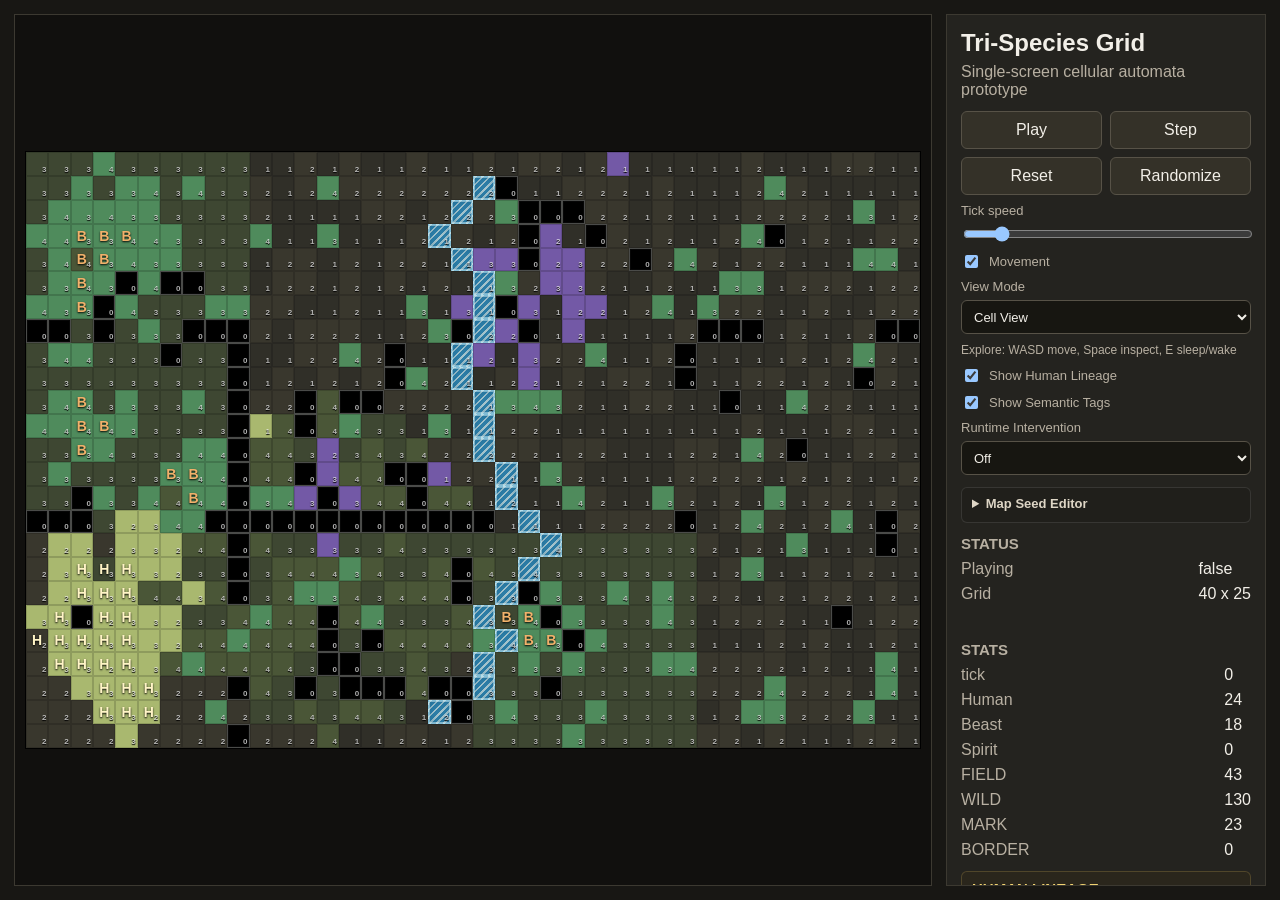
==== commit 5ae3255c: "Add V0.14B.2 explore and proto-culture audit usability" ====
--- a/index.html
+++ b/index.html
@@ -224,6 +224,7 @@
             <button id="startRecording" type="button">Start Recording</button>
             <button id="stopRecording" type="button">Stop Recording</button>
             <button id="exportRecording" type="button">Export Recording JSON</button>
+            <button id="exportProtoCultureSummary" type="button">Export Proto-Culture Summary JSON</button>
             <button id="clearRecording" type="button">Clear Recording</button>
           </div>
           <dl>
--- a/style.css
+++ b/style.css
@@ -10,7 +10,7 @@
   --wild: #4f8b5c;
   --mark: #7359a6;
   --border: #c07b42;
-  --block: #2f3134;
+  --block: #000;
   --human: #fff4c6;
   --beast: #f1b16b;
   --spirit: #d8c9ff;
@@ -272,6 +272,20 @@
   transition: background-color 140ms ease, transform 140ms ease, box-shadow 140ms ease;
 }
 
+.grid.explore-view .terrain-block {
+  background:
+    linear-gradient(135deg, rgba(255, 255, 255, 0.08) 0 12%, transparent 12% 50%, rgba(0, 0, 0, 0.48) 50% 62%, transparent 62%),
+    #000;
+  background-size: 7px 7px;
+  border-color: rgba(246, 240, 214, 0.54);
+  box-shadow: inset 0 0 0 1px rgba(0, 0, 0, 0.9), 0 0 0 1px rgba(255, 245, 191, 0.14);
+}
+
+.grid.explore-view .explore-blocker {
+  outline: 1px solid rgba(255, 246, 198, 0.38);
+  outline-offset: -2px;
+}
+
 .cell.player-observer {
   position: relative;
   z-index: 3;
@@ -834,8 +848,8 @@
   opacity: 1;
   filter: none;
   background:
-    linear-gradient(135deg, rgba(255, 255, 255, 0.10) 0 12%, transparent 12% 50%, rgba(0, 0, 0, 0.24) 50% 62%, transparent 62%),
-    #25272a;
+    linear-gradient(135deg, rgba(255, 255, 255, 0.08) 0 12%, transparent 12% 50%, rgba(0, 0, 0, 0.46) 50% 62%, transparent 62%),
+    #000;
   background-size: 7px 7px;
   border-color: rgba(242, 238, 218, 0.5);
   box-shadow: inset 0 0 0 1px rgba(0, 0, 0, 0.8), 0 0 0 1px rgba(0, 0, 0, 0.35);
@@ -1023,7 +1037,8 @@
 .grid.substrate-view .terrain-block.poi-rot-outer,
 .grid.substrate-view .terrain-block.poi-rot-hardened,
 .grid.substrate-view .terrain-block.poi-great-forest-core {
-  background-image: linear-gradient(135deg, rgba(7, 8, 9, 0.98), rgba(31, 34, 36, 0.98));
+  background: #000;
+  background-image: linear-gradient(135deg, rgba(0, 0, 0, 0.98), rgba(18, 18, 18, 0.98));
   box-shadow: inset 0 0 0 1px rgba(255, 255, 255, 0.09), inset 0 0 0 999px rgba(0, 0, 0, 0.34);
   outline: none;
   filter: none;
@@ -1163,8 +1178,8 @@
   opacity: 1;
   filter: none;
   background:
-    repeating-linear-gradient(135deg, rgba(255, 255, 255, 0.12) 0 2px, transparent 2px 5px),
-    #25272a;
+    repeating-linear-gradient(135deg, rgba(255, 255, 255, 0.08) 0 2px, transparent 2px 5px),
+    #000;
   border-color: rgba(244, 239, 214, 0.58);
   box-shadow: inset 0 0 0 1px rgba(0, 0, 0, 0.85), 0 0 0 1px rgba(255, 245, 191, 0.18);
 }
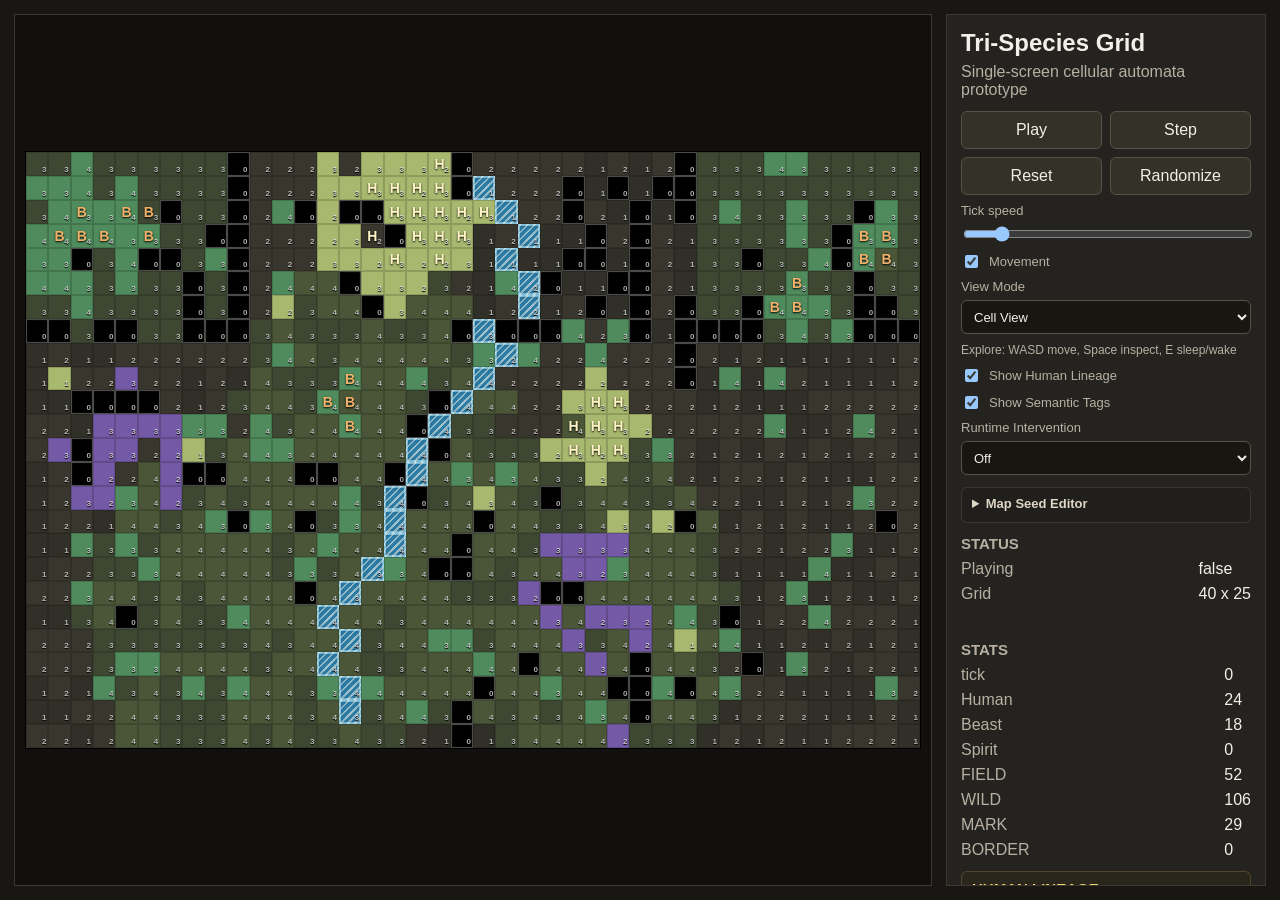
==== commit faa963d9: "Add current tick place review button" ====
--- a/index.html
+++ b/index.html
@@ -224,6 +224,7 @@
             <button id="startRecording" type="button">Start Recording</button>
             <button id="stopRecording" type="button">Stop Recording</button>
             <button id="exportRecording" type="button">Export Recording JSON</button>
+            <button id="inspectCurrentPlaces" type="button">Inspect Current Places</button>
             <button id="exportProtoCultureSummary" type="button">Export Proto-Culture Summary JSON</button>
             <button id="clearRecording" type="button">Clear Recording</button>
           </div>
